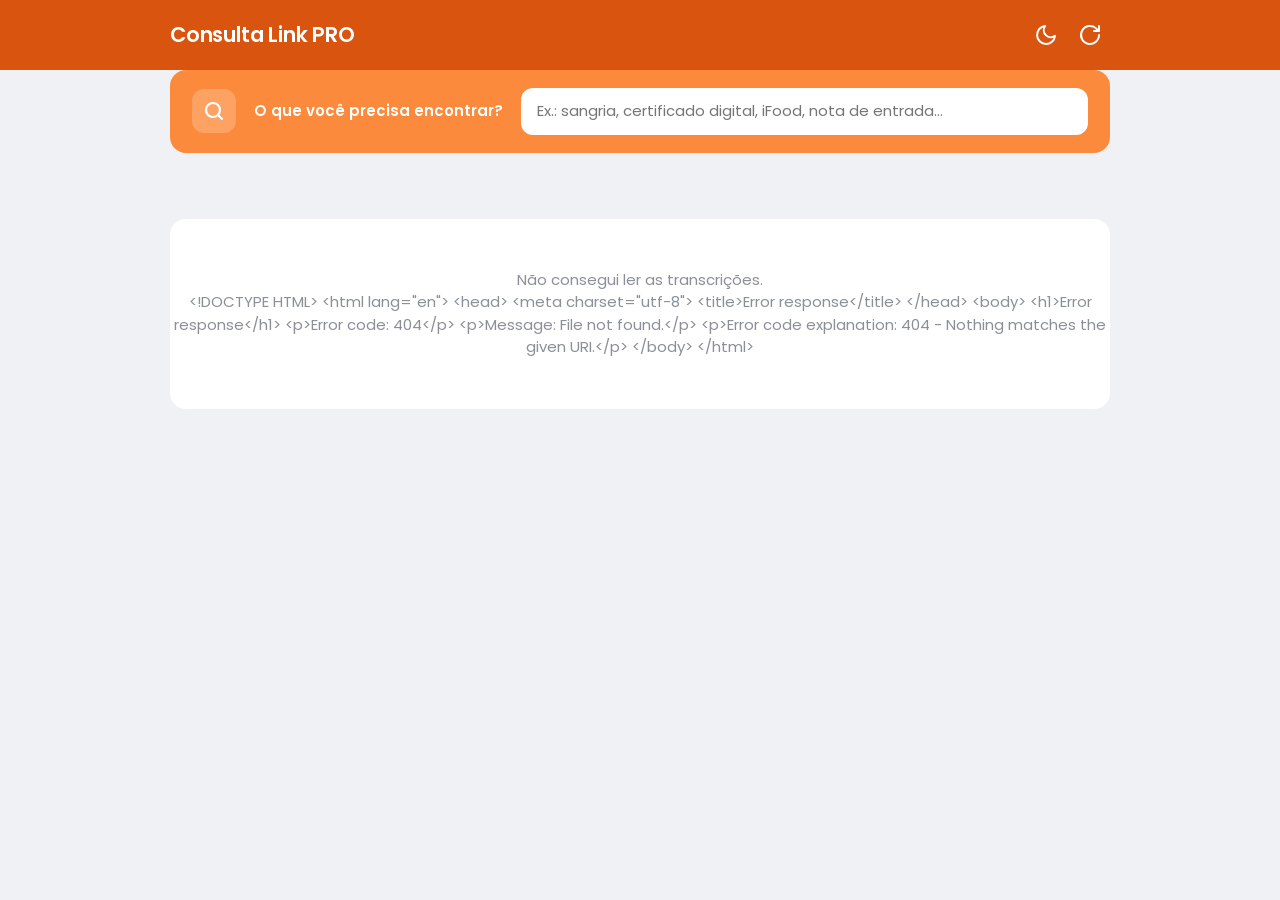
==== public/index.html @ e9bc41b3 "Consulta Link PRO: tela de consulta das transcrições por módulo, com busca Co-Authored-By: Claude Op" ====
<!doctype html>
<html lang="pt-BR">
<head>
<meta charset="utf-8">
<meta name="viewport" content="width=device-width, initial-scale=1">
<title>Consulta Link PRO</title>
<script>
  // Aplica o tema escolhido antes de desenhar a página, para não piscar.
  try { const t = localStorage.getItem("tema"); if (t) document.documentElement.dataset.tema = t; } catch (e) {}
</script>
<link rel="preconnect" href="https://fonts.googleapis.com">
<link rel="preconnect" href="https://fonts.gstatic.com" crossorigin>
<link href="https://fonts.googleapis.com/css2?family=Poppins:wght@400;500;600&display=swap" rel="stylesheet">
<style>
  :root {
    --topo: #d9540f; --destaque: #fb8a3c; --laranja: #e8650f; --laranja-suave: #fff1e6;
    --bg: #f0f1f4; --surface: #fff; --line: #e6e8ec; --text: #1c1f24; --muted: #8a8f98;
    --mark: #ffd8b0; --raio: 16px;
  }
  /* tema escuro: segue o Windows, a menos que a pessoa escolha no botão do topo */
  @media (prefers-color-scheme: dark) {
    :root:not([data-tema="claro"]) {
      --topo: #9a3a0a; --destaque: #b8561c; --laranja: #ff8a3d; --laranja-suave: #3a2416;
      --bg: #15171b; --surface: #1f2228; --line: #2c3038; --text: #ebedf0; --muted: #9298a3;
      --mark: #7a4519;
    }
  }
  :root[data-tema="escuro"] {
    --topo: #9a3a0a; --destaque: #b8561c; --laranja: #ff8a3d; --laranja-suave: #3a2416;
    --bg: #15171b; --surface: #1f2228; --line: #2c3038; --text: #ebedf0; --muted: #9298a3;
    --mark: #7a4519;
  }
  .lua { display: none; }
  :root[data-tema="claro"] .sol, :root[data-tema="claro"] .lua { display: none; }
  :root[data-tema="claro"] .lua { display: block; }
  :root[data-tema="escuro"] .sol { display: block; }
  @media (prefers-color-scheme: dark) { :root:not([data-tema]) .sol { display: block; } }
  @media (prefers-color-scheme: light) { :root:not([data-tema]) .sol { display: none; } :root:not([data-tema]) .lua { display: block; } }
  * { box-sizing: border-box; }
  body { margin: 0; background: var(--bg); color: var(--text); font: 15px/1.5 Poppins, system-ui, "Segoe UI", sans-serif; }
  button { font: inherit; color: inherit; cursor: pointer; }
  mark { background: var(--mark); color: inherit; border-radius: 3px; padding: 0 1px; }
  .wrap { max-width: 980px; margin: 0 auto; padding: 0 20px; }

  /* barra do topo */
  .barra { background: var(--topo); color: #fff; }
  .barra .wrap { height: 70px; display: flex; align-items: center; justify-content: space-between; }
  .barra h1 { font-size: 21px; font-weight: 600; margin: 0; letter-spacing: -.2px; }
  .barra button { border: 0; background: none; color: #fff; padding: 8px; border-radius: 10px; display: flex; }
  .barra button:hover { background: rgba(255,255,255,.15); }
  .acoes { display: flex; gap: 4px; }

  main { padding: 20px 0 60px; }

  /* faixa de destaque com a busca */
  .faixa { background: var(--destaque); border-radius: var(--raio); padding: 18px 22px; display: flex; align-items: center; gap: 18px; color: #fff; }
  .faixa .ico { flex: none; width: 44px; height: 44px; border-radius: 12px; background: rgba(255,255,255,.2); display: grid; place-items: center; }
  .faixa .txt { font-weight: 600; font-size: 15px; white-space: nowrap; }
  .busca { flex: 1; position: relative; }
  .busca input { width: 100%; border: 0; border-radius: 12px; padding: 12px 40px 12px 16px; font: inherit; font-size: 15px; background: var(--surface); color: var(--text); outline: none; }
  .busca input:focus { box-shadow: 0 0 0 3px rgba(255,255,255,.55); }
  .busca .limpar { position: absolute; right: 6px; top: 50%; transform: translateY(-50%); border: 0; background: none; color: var(--muted); font-size: 22px; line-height: 1; padding: 4px 8px; display: none; }

  /* cards de resumo */
  .cards { display: grid; grid-template-columns: repeat(3, 1fr); gap: 16px; margin-top: 18px; }
  .card { background: var(--surface); border: 2px solid transparent; border-radius: var(--raio); padding: 20px 24px; text-align: left; }
  button.card:hover { border-color: var(--laranja-suave); }
  .card.ativo { border-color: var(--laranja); }
  .card .rot { font-weight: 500; font-size: 15.5px; }
  .card .valor { font-weight: 600; font-size: 19px; margin-top: 12px; }
  .card .sub { color: var(--muted); font-size: 13px; }

  /* atalhos de módulo */
  .atalhos { display: flex; flex-wrap: wrap; gap: 6px 4px; margin: 22px 0 8px; }
  .atalho { border: 0; background: none; width: 100px; display: flex; flex-direction: column; align-items: center; gap: 10px; padding: 0 0 6px; position: relative; }
  .atalho .q { width: 80px; height: 80px; border-radius: var(--raio); background: var(--surface); display: grid; place-items: center; color: var(--laranja); transition: transform .12s; }
  .atalho:hover .q { transform: translateY(-2px); }
  .atalho.ativo .q { background: var(--laranja); color: #fff; }
  .atalho .nome { font-size: 14.5px; }
  .atalho.ativo .nome { color: var(--laranja); font-weight: 500; }
  .atalho .n { position: absolute; top: -6px; right: 8px; background: var(--topo); color: #fff; font-size: 11px; font-weight: 600; min-width: 22px; height: 22px; padding: 0 6px; border-radius: 11px; display: grid; place-items: center; }
  .atalho.vazio { opacity: .35; }

  /* listas */
  .secao { margin-top: 26px; }
  .secao h2 { font-size: 16.5px; font-weight: 600; margin: 0; }
  .secao .desc { color: var(--muted); font-size: 13px; margin: 0 0 12px; }
  .lista { display: grid; grid-template-columns: repeat(2, 1fr); gap: 10px; }
  .item { background: var(--surface); border: 0; border-radius: 12px; padding: 13px 16px; text-align: left; display: flex; align-items: center; gap: 12px; }
  .item:hover { box-shadow: 0 0 0 2px var(--laranja-suave); }
  .item .play { flex: none; width: 34px; height: 34px; border-radius: 10px; background: var(--laranja-suave); color: var(--laranja); display: grid; place-items: center; }
  .item .t { font-weight: 500; font-size: 14px; line-height: 1.35; }
  .meta { display: flex; gap: 6px; flex-wrap: wrap; align-items: center; font-size: 12px; color: var(--muted); margin-top: 3px; }
  .tag { background: var(--bg); border-radius: 6px; padding: 1px 8px; font-size: 11.5px; color: var(--muted); }
  .tag.mod { background: var(--laranja-suave); color: var(--laranja); }

  .resultado { background: var(--surface); border-radius: var(--raio); padding: 18px 22px; margin-bottom: 12px; }
  .resultado .t { font-weight: 600; font-size: 15.5px; border: 0; background: none; padding: 0; text-align: left; }
  .resultado .t:hover { color: var(--laranja); }
  .trecho { display: flex; gap: 12px; margin-top: 10px; font-size: 14px; }
  .tempo { flex: none; border: 0; background: var(--laranja-suave); color: var(--laranja); font-weight: 500; border-radius: 8px; padding: 0 9px; font-size: 12.5px; font-variant-numeric: tabular-nums; height: 26px; }
  .tempo:hover { background: var(--laranja); color: #fff; }
  .mais { color: var(--muted); font-size: 12.5px; margin-top: 8px; }
  .vazio-msg { text-align: center; color: var(--muted); padding: 50px 0; background: var(--surface); border-radius: var(--raio); }

  /* vídeo aberto */
  dialog { border: 0; padding: 0; width: min(1040px, 100vw - 24px); max-height: calc(100vh - 24px); border-radius: 18px; background: var(--bg); color: var(--text); }
  dialog::backdrop { background: rgba(20,12,6,.55); }
  .dlg { display: flex; flex-direction: column; max-height: calc(100vh - 24px); }
  .dlg-topo { display: flex; gap: 12px; align-items: center; padding: 14px 20px; background: var(--topo); color: #fff; }
  .dlg-topo h3 { margin: 0; font-size: 16.5px; font-weight: 600; }
  .dlg-topo .meta .tag { background: rgba(255,255,255,.2); color: #fff; }
  .dlg-topo .fechar { margin-left: auto; border: 0; background: rgba(255,255,255,.18); color: #fff; border-radius: 10px; width: 36px; height: 36px; font-size: 20px; flex: none; }
  .dlg-corpo { display: grid; grid-template-columns: minmax(0, 1.15fr) minmax(0, 1fr); gap: 16px; padding: 16px; min-height: 0; flex: 1; }
  .player { background: var(--surface); border-radius: var(--raio); padding: 14px; align-self: start; }
  .player iframe { width: 100%; aspect-ratio: 16 / 9; border: 0; border-radius: 10px; background: #000; display: block; }
  .player a { display: inline-block; margin-top: 10px; color: var(--laranja); font-size: 13.5px; font-weight: 500; }
  .player input { width: 100%; margin-top: 12px; padding: 10px 12px; border: 1px solid var(--line); border-radius: 10px; background: var(--bg); color: var(--text); font: inherit; font-size: 14px; outline: none; }
  .player input:focus { border-color: var(--laranja); }
  .aviso { font-size: 12px; color: var(--muted); margin: 10px 0 0; }
  .transcricao { background: var(--surface); border-radius: var(--raio); overflow: auto; padding: 8px; max-height: calc(100vh - 120px); }
  .bloco { display: flex; gap: 12px; padding: 9px 8px; border-radius: 10px; font-size: 14px; }
  .bloco.foco { background: var(--laranja-suave); }
  .bloco.oculto { display: none; }

  @media (max-width: 820px) {
    .faixa { flex-wrap: wrap; }
    .faixa .txt { white-space: normal; }
    .busca { flex-basis: 100%; }
    .cards { grid-template-columns: 1fr; }
    .lista { grid-template-columns: 1fr; }
    .dlg-corpo { grid-template-columns: 1fr; overflow: auto; }
    .transcricao { max-height: none; overflow: visible; }
    .wrap { padding: 0 16px; }
    .atalho { width: 25%; min-width: 76px; }
    .atalho .q { width: 64px; height: 64px; }
    .atalho .nome { font-size: 13px; }
  }
</style>
</head>
<body>
<div class="barra">
  <div class="wrap">
    <h1>Consulta Link PRO</h1>
    <div class="acoes">
      <button id="tema" title="Alternar fundo claro / escuro">
        <svg class="sol" width="24" height="24" viewBox="0 0 24 24" fill="none" stroke="currentColor" stroke-width="2" stroke-linecap="round"><circle cx="12" cy="12" r="4"/><path d="M12 2v2M12 20v2M4.9 4.9l1.4 1.4M17.7 17.7l1.4 1.4M2 12h2M20 12h2M4.9 19.1l1.4-1.4M17.7 6.3l1.4-1.4"/></svg>
        <svg class="lua" width="24" height="24" viewBox="0 0 24 24" fill="none" stroke="currentColor" stroke-width="2" stroke-linecap="round" stroke-linejoin="round"><path d="M21 12.8A9 9 0 1 1 11.2 3a7 7 0 0 0 9.8 9.8z"/></svg>
      </button>
      <button id="recarregar" title="Recarregar a pasta Link_PRO">
        <svg width="24" height="24" viewBox="0 0 24 24" fill="none" stroke="currentColor" stroke-width="2" stroke-linecap="round" stroke-linejoin="round"><path d="M21 12a9 9 0 1 1-2.64-6.36L21 8"/><path d="M21 3v5h-5"/></svg>
      </button>
    </div>
  </div>
</div>

<main class="wrap">
  <section class="faixa">
    <span class="ico"><svg width="24" height="24" viewBox="0 0 24 24" fill="none" stroke="currentColor" stroke-width="2.2" stroke-linecap="round"><circle cx="11" cy="11" r="7"/><path d="m20 20-4-4"/></svg></span>
    <span class="txt">O que você precisa encontrar?</span>
    <div class="busca">
      <input id="q" type="text" placeholder="Ex.: sangria, certificado digital, iFood, nota de entrada…" autocomplete="off">
      <button class="limpar" id="limpar" title="Limpar">×</button>
    </div>
  </section>

  <section class="cards" id="cards"></section>
  <nav class="atalhos" id="atalhos"></nav>
  <div id="conteudo"></div>
</main>

<dialog id="dlg">
  <div class="dlg">
    <div class="dlg-topo">
      <div>
        <h3 id="dlg-titulo"></h3>
        <div class="meta" id="dlg-meta"></div>
      </div>
      <button class="fechar" id="fechar" title="Fechar (Esc)">×</button>
    </div>
    <div class="dlg-corpo">
      <div class="player">
        <iframe id="iframe" allow="autoplay; encrypted-media; picture-in-picture" allowfullscreen referrerpolicy="strict-origin-when-cross-origin"></iframe>
        <a id="yt" target="_blank" rel="noopener">Abrir no YouTube ↗</a>
        <input id="q-local" type="text" placeholder="Filtrar dentro deste vídeo…">
        <p class="aviso">Texto da legenda automática do YouTube: pode ter erros de digitação. Clique na minutagem para ir direto ao trecho.</p>
      </div>
      <div class="transcricao" id="transcricao"></div>
    </div>
  </div>
</dialog>

<script>
const $ = (s) => document.querySelector(s);
const svg = (d) => `<svg width="30" height="30" viewBox="0 0 24 24" fill="none" stroke="currentColor" stroke-width="1.9" stroke-linecap="round" stroke-linejoin="round">${d}</svg>`;
// Atalhos de módulo: ordem, nome curto e ícone de cada um.
const ATALHOS = [
  ["", "Todos", svg('<rect x="3" y="3" width="7" height="7" rx="1.5"/><rect x="14" y="3" width="7" height="7" rx="1.5"/><rect x="3" y="14" width="7" height="7" rx="1.5"/><rect x="14" y="14" width="7" height="7" rx="1.5"/>')],
  ["vendas", "Caixa", svg('<path d="m5 11 3-6M19 11l-3-6"/><path d="M3 11h18l-1.6 7.2A2 2 0 0 1 17.4 20H6.6a2 2 0 0 1-2-1.8z"/><circle cx="12" cy="15" r="1.3"/>')],
  ["restaurante", "Delivery", svg('<circle cx="6" cy="17" r="3"/><circle cx="18" cy="17" r="3"/><path d="M9 17h6l-2-7h-3M13 10l2-4h3M15 6l3 11"/>')],
  ["estoque", "Estoque", svg('<rect x="3" y="4" width="18" height="5" rx="1.5"/><path d="M5 9v9a2 2 0 0 0 2 2h10a2 2 0 0 0 2-2V9M10 13h4"/>')],
  ["produtos", "Produtos", svg('<rect x="3" y="3" width="7" height="7" rx="1.5"/><path d="m17.5 2.5 4 4-4 4-4-4z"/><rect x="3" y="14" width="7" height="7" rx="1.5"/><rect x="14" y="14" width="7" height="7" rx="1.5"/>')],
  ["fiscal", "Fiscal", svg('<path d="M6 2h9l4 4v16l-3-2-2 2-2-2-2 2-2-2-2 2z"/><path d="M9 9h6M9 13h6M14 2v4h5"/>')],
  ["financeiro", "Financeiro", svg('<rect x="2" y="6" width="20" height="13" rx="2"/><path d="M2 10h20M6 15h4"/>')],
  ["equipamentos", "Etiquetas", svg('<path d="M3 12V4a1 1 0 0 1 1-1h8l9 9-9 9z"/><circle cx="7.5" cy="7.5" r="1.5"/>')],
  ["sistema", "Config", svg('<circle cx="12" cy="12" r="3"/><path d="M19.4 15a1.7 1.7 0 0 0 .3 1.8l.1.1a2 2 0 1 1-2.8 2.8l-.1-.1a1.7 1.7 0 0 0-1.8-.3 1.7 1.7 0 0 0-1 1.5V21a2 2 0 1 1-4 0v-.1a1.7 1.7 0 0 0-1.1-1.5 1.7 1.7 0 0 0-1.8.3l-.1.1a2 2 0 1 1-2.8-2.8l.1-.1a1.7 1.7 0 0 0 .3-1.8 1.7 1.7 0 0 0-1.5-1H3a2 2 0 1 1 0-4h.1a1.7 1.7 0 0 0 1.5-1.1 1.7 1.7 0 0 0-.3-1.8l-.1-.1a2 2 0 1 1 2.8-2.8l.1.1a1.7 1.7 0 0 0 1.8.3H9a1.7 1.7 0 0 0 1-1.5V3a2 2 0 1 1 4 0v.1a1.7 1.7 0 0 0 1 1.5 1.7 1.7 0 0 0 1.8-.3l.1-.1a2 2 0 1 1 2.8 2.8l-.1.1a1.7 1.7 0 0 0-.3 1.8V9a1.7 1.7 0 0 0 1.5 1H21a2 2 0 1 1 0 4h-.1a1.7 1.7 0 0 0-1.5 1z"/>')],
];
const TIPOS = [
  ["Tutorial", "Tutoriais", "vídeos curtos de passo a passo"],
  ["Treinamento", "Treinamentos", "aulas completas por assunto"],
  ["Cadastro de Produtos", "Cadastro de Produtos", "série sobre o cadastro"],
];
const PLAY = '<svg width="16" height="16" viewBox="0 0 24 24" fill="currentColor"><path d="M8 5.5v13a1 1 0 0 0 1.5.9l10.2-6.5a1 1 0 0 0 0-1.8L9.5 4.6A1 1 0 0 0 8 5.5z"/></svg>';
const PARADAS = new Set("a o e de da do das dos um uma no na nos nas em para por com como que se ao os as".split(" "));
const estado = { modulo: "", tipo: "", q: "" };
let dados = { modulos: [], videos: [] };

const norm = (s) => s.normalize("NFD").replace(/[̀-ͯ]/g, "").toLowerCase();
const esc = (s) => s.replace(/[&<>"]/g, (c) => ({ "&": "&amp;", "<": "&lt;", ">": "&gt;", '"': "&quot;" }[c]));
const fmt = (n) => n.toLocaleString("pt-BR");

function termos(q) {
  const t = norm(q).split(/[^\p{L}\p{N}-]+/u).filter((x) => x && !PARADAS.has(x));
  return [...new Set(t)];
}

// Destaca os termos sem perder os acentos do texto original.
function destacar(texto, ts) {
  if (!ts.length) return esc(texto);
  const chars = [...texto];
  const n = chars.map((c) => norm(c)[0] || " ").join("");
  const marca = new Array(chars.length).fill(false);
  for (const t of ts) {
    let i = n.indexOf(t);
    while (i !== -1) { for (let k = i; k < i + t.length; k++) marca[k] = true; i = n.indexOf(t, i + 1); }
  }
  let out = "", dentro = false;
  chars.forEach((c, i) => {
    if (marca[i] && !dentro) { out += "<mark>"; dentro = true; }
    if (!marca[i] && dentro) { out += "</mark>"; dentro = false; }
    out += esc(c);
  });
  return out + (dentro ? "</mark>" : "");
}

// Recorta um trecho em volta do primeiro termo encontrado.
function recorte(texto, ts, tam = 230) {
  if (texto.length <= tam) return texto;
  const n = norm(texto);
  const pos = Math.min(...ts.map((t) => n.indexOf(t)).filter((i) => i >= 0), Infinity);
  let ini = pos === Infinity ? 0 : Math.max(0, pos - 70);
  if (ini > 0) ini = texto.indexOf(" ", ini) + 1;
  let fim = Math.min(texto.length, ini + tam);
  if (fim < texto.length) fim = texto.lastIndexOf(" ", fim);
  return (ini > 0 ? "… " : "") + texto.slice(ini, fim) + (fim < texto.length ? " …" : "");
}

function preparar() {
  for (const v of dados.videos) {
    v._titulo = norm(v.titulo + " " + v.tituloOriginal);
    v._blocos = v.blocos.map((b) => norm(b.texto));
    v._tudo = v._titulo + " " + v._blocos.join(" ");
  }
}

function buscar(ts) {
  const res = [];
  for (const v of dados.videos) {
    if (!ts.every((t) => v._tudo.includes(t))) continue;
    const noTitulo = ts.filter((t) => v._titulo.includes(t)).length;
    const blocos = [];
    v._blocos.forEach((b, i) => {
      const acertos = ts.filter((t) => b.includes(t)).length;
      if (acertos) blocos.push({ i, acertos });
    });
    blocos.sort((a, b) => b.acertos - a.acertos || a.i - b.i);
    const pontos = noTitulo * 20 + blocos.reduce((s, b) => s + b.acertos * b.acertos, 0);
    res.push({ v, blocos, pontos });
  }
  return res.sort((a, b) => b.pontos - a.pontos);
}

const nomeModulo = (id) => (dados.modulos.find((m) => m.id === id) || {}).nome || id;
const passa = (v, ignorar) =>
  (ignorar === "modulo" || !estado.modulo || v.modulo === estado.modulo) &&
  (ignorar === "tipo" || !estado.tipo || v.tipos.includes(estado.tipo));

// Cards de resumo = filtro por tipo; atalhos = filtro por módulo. Contagens respeitam a busca e o outro filtro.
function desenharFiltros(base) {
  $("#cards").innerHTML = TIPOS.map(([tipo, rot, sub]) => {
    const n = base.filter((v) => v.tipos.includes(tipo) && passa(v, "tipo")).length;
    return `<button class="card ${estado.tipo === tipo ? "ativo" : ""}" data-tipo="${esc(tipo)}">
      <div class="rot">${rot}</div>
      <div class="valor">${fmt(n)} ${n === 1 ? "vídeo" : "vídeos"}</div>
      <div class="sub">${estado.tipo === tipo ? "Filtro ativo · clique para remover" : sub}</div>
    </button>`;
  }).join("");
  $("#atalhos").innerHTML = ATALHOS.map(([id, nome, icone]) => {
    const n = base.filter((v) => (!id || v.modulo === id) && passa(v, "modulo")).length;
    const ativo = estado.modulo === id;
    return `<button class="atalho ${ativo ? "ativo" : ""} ${!n && !ativo ? "vazio" : ""}" data-modulo="${id}" title="${esc(id ? nomeModulo(id) : "Todos os módulos")}">
      <span class="q">${icone}</span><span class="n">${n}</span><span class="nome">${nome}</span>
    </button>`;
  }).join("");
}

function itemVideo(v) {
  return `<button class="item" data-video="${v.id}">
    <span class="play">${PLAY}</span>
    <span><span class="t">${esc(v.titulo)}</span>
    <span class="meta">${v.tipos.map((t) => `<span class="tag">${esc(t)}</span>`).join("")}</span></span>
  </button>`;
}

function desenhar() {
  const ts = termos(estado.q);
  $("#limpar").style.display = estado.q ? "block" : "none";
  const el = $("#conteudo");

  if (!ts.length) {
    desenharFiltros(dados.videos);
    const visiveis = dados.videos.filter((v) => passa(v));
    let h = "";
    for (const [id] of ATALHOS.slice(1)) {
      const m = dados.modulos.find((x) => x.id === id);
      const vs = visiveis.filter((v) => v.modulo === id);
      if (!m || !vs.length) continue;
      h += `<section class="secao"><h2>${esc(m.nome)}</h2><p class="desc">${vs.length} ${vs.length === 1 ? "vídeo" : "vídeos"} · ${esc(m.descricao)}</p><div class="lista">${vs.map(itemVideo).join("")}</div></section>`;
    }
    el.innerHTML = h || `<div class="secao"><p class="vazio-msg">Nenhum vídeo com esses filtros.</p></div>`;
    return;
  }

  const todos = buscar(ts);
  desenharFiltros(todos.map((r) => r.v));
  const res = todos.filter((r) => passa(r.v));
  let h = `<section class="secao"><h2>${res.length} ${res.length === 1 ? "vídeo encontrado" : "vídeos encontrados"} para “${esc(estado.q.trim())}”</h2><p class="desc">${estado.modulo ? "No módulo " + esc(nomeModulo(estado.modulo)) + ". " : ""}Clique na minutagem para abrir o vídeo no trecho.</p>`;
  if (!res.length) {
    el.innerHTML = h + `<p class="vazio-msg">Nada encontrado. Tente outra palavra ou menos termos.</p></section>`;
    return;
  }
  h += res.slice(0, 80).map(({ v, blocos }) => {
    const trechos = blocos.slice(0, 3).map(({ i }) => {
      const b = v.blocos[i];
      return `<div class="trecho"><button class="tempo" data-video="${v.id}" data-seg="${b.seg}">${b.tempo}</button><span>${destacar(recorte(b.texto, ts), ts)}</span></div>`;
    }).join("");
    const resto = blocos.length > 3 ? `<div class="mais">+ ${blocos.length - 3} trecho(s) neste vídeo</div>` : "";
    return `<article class="resultado">
      <button class="t" data-video="${v.id}">${destacar(v.titulo, ts)}</button>
      <div class="meta"><span class="tag mod">${esc(nomeModulo(v.modulo))}</span>${v.tipos.map((t) => `<span class="tag">${esc(t)}</span>`).join("")}</div>
      ${trechos}${resto}
    </article>`;
  }).join("");
  el.innerHTML = h + "</section>";
}

// ---------- vídeo aberto
let atual = null;
function abrir(id, seg) {
  const v = dados.videos.find((x) => x.id === id);
  if (!v) return;
  atual = v;
  $("#dlg-titulo").textContent = v.titulo;
  $("#dlg-meta").innerHTML = `<span class="tag">${esc(nomeModulo(v.modulo))}</span>` + v.tipos.map((t) => `<span class="tag">${esc(t)}</span>`).join("");
  $("#yt").href = v.url;
  $("#q-local").value = "";
  tocar(seg || 0, seg != null);
  desenharTranscricao(termos(estado.q));
  if (!$("#dlg").open) $("#dlg").showModal();
  marcarBloco(seg);
}

function tocar(seg, auto) {
  $("#iframe").src = `https://www.youtube-nocookie.com/embed/${atual.id}?start=${Math.floor(seg)}&rel=0${auto ? "&autoplay=1" : ""}`;
}

function desenharTranscricao(ts) {
  $("#transcricao").innerHTML = atual.blocos.map((b, i) =>
    `<div class="bloco" data-i="${i}"><button class="tempo" data-seg="${b.seg}">${b.tempo}</button><span>${destacar(b.texto, ts)}</span></div>`
  ).join("") || `<p class="vazio-msg">Vídeo sem legenda.</p>`;
}

function marcarBloco(seg) {
  document.querySelectorAll(".bloco.foco").forEach((b) => b.classList.remove("foco"));
  if (seg == null) return $("#transcricao").scrollTo(0, 0);
  const i = atual.blocos.findIndex((b) => b.seg === Number(seg));
  const el = document.querySelector(`.bloco[data-i="${i}"]`);
  if (el) { el.classList.add("foco"); el.scrollIntoView({ block: "center" }); }
}

// ---------- eventos
let timer;
$("#q").addEventListener("input", (e) => {
  clearTimeout(timer);
  timer = setTimeout(() => { estado.q = e.target.value; desenhar(); }, 120);
});
$("#limpar").addEventListener("click", () => { $("#q").value = ""; estado.q = ""; desenhar(); $("#q").focus(); });
$("#cards").addEventListener("click", (e) => {
  const b = e.target.closest("[data-tipo]");
  if (b) { estado.tipo = estado.tipo === b.dataset.tipo ? "" : b.dataset.tipo; desenhar(); }
});
$("#atalhos").addEventListener("click", (e) => {
  const b = e.target.closest("[data-modulo]");
  if (b) { estado.modulo = estado.modulo === b.dataset.modulo ? "" : b.dataset.modulo; desenhar(); }
});
$("#conteudo").addEventListener("click", (e) => {
  const b = e.target.closest("[data-video]");
  if (b) abrir(b.dataset.video, b.dataset.seg != null ? Number(b.dataset.seg) : undefined);
});
$("#transcricao").addEventListener("click", (e) => {
  const b = e.target.closest(".tempo");
  if (!b) return;
  tocar(Number(b.dataset.seg), true);
  marcarBloco(Number(b.dataset.seg));
});
$("#q-local").addEventListener("input", (e) => {
  const ts = termos(e.target.value);
  desenharTranscricao(ts.length ? ts : termos(estado.q));
  if (ts.length) document.querySelectorAll(".bloco").forEach((el) => {
    el.classList.toggle("oculto", !ts.every((t) => atual._blocos[el.dataset.i].includes(t)));
  });
});
$("#fechar").addEventListener("click", () => $("#dlg").close());
$("#dlg").addEventListener("click", (e) => { if (e.target === $("#dlg")) $("#dlg").close(); });
$("#dlg").addEventListener("close", () => { $("#iframe").src = "about:blank"; });
$("#recarregar").addEventListener("click", carregar);
$("#tema").addEventListener("click", () => {
  const atualEscuro = getComputedStyle(document.documentElement).getPropertyValue("--bg").trim() === "#15171b";
  const novo = atualEscuro ? "claro" : "escuro";
  document.documentElement.dataset.tema = novo;
  try { localStorage.setItem("tema", novo); } catch (e) {}
});
document.addEventListener("keydown", (e) => {
  if (e.key === "/" && document.activeElement.tagName !== "INPUT") { e.preventDefault(); $("#q").focus(); }
});

function carregar() {
  fetch("conteudo.json", { cache: "no-store" })
    .then((r) => (r.ok ? r.json() : r.text().then((t) => Promise.reject(new Error(t)))))
    .then((d) => { dados = d; preparar(); desenhar(); })
    .catch((e) => { $("#conteudo").innerHTML = `<div class="secao"><p class="vazio-msg">Não consegui ler as transcrições.<br>${esc(e.message)}</p></div>`; });
}
carregar();
</script>
</body>
</html>
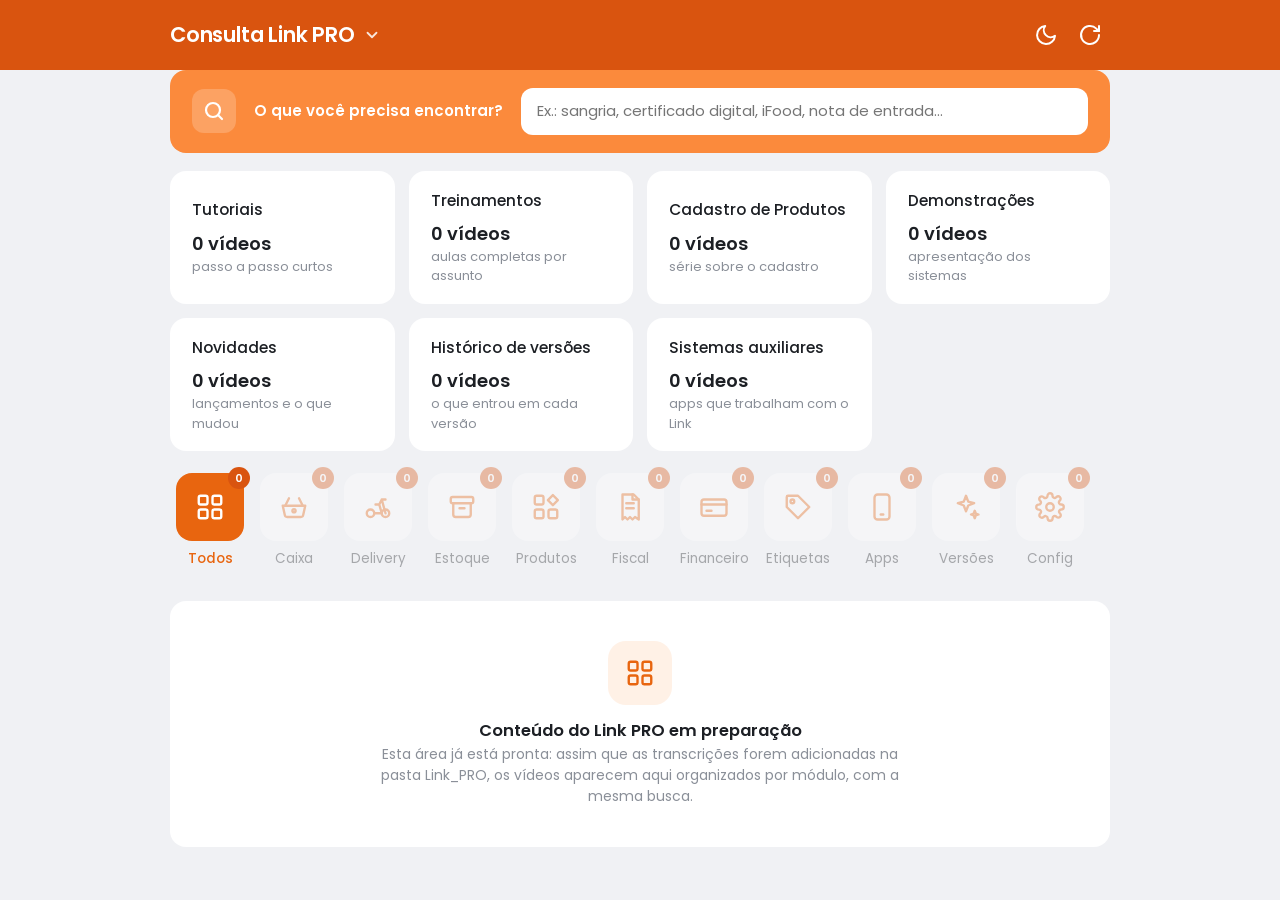
==== commit 3eb685f1: "Adiciona a área PDV+ (azul) e a troca de sistema pelo nome do site A tela foi separada em estilo.css" ====
--- a/public/index.html
+++ b/public/index.html
@@ -1,5 +1,5 @@
 <!doctype html>
-<html lang="pt-BR">
+<html lang="pt-BR" data-sistema="linkpro">
 <head>
 <meta charset="utf-8">
 <meta name="viewport" content="width=device-width, initial-scale=1">
@@ -11,143 +11,28 @@
 <link rel="preconnect" href="https://fonts.googleapis.com">
 <link rel="preconnect" href="https://fonts.gstatic.com" crossorigin>
 <link href="https://fonts.googleapis.com/css2?family=Poppins:wght@400;500;600&display=swap" rel="stylesheet">
-<style>
-  :root {
-    --topo: #d9540f; --destaque: #fb8a3c; --laranja: #e8650f; --laranja-suave: #fff1e6;
-    --bg: #f0f1f4; --surface: #fff; --line: #e6e8ec; --text: #1c1f24; --muted: #8a8f98;
-    --mark: #ffd8b0; --raio: 16px;
-  }
-  /* tema escuro: segue o Windows, a menos que a pessoa escolha no botão do topo */
-  @media (prefers-color-scheme: dark) {
-    :root:not([data-tema="claro"]) {
-      --topo: #9a3a0a; --destaque: #b8561c; --laranja: #ff8a3d; --laranja-suave: #3a2416;
-      --bg: #15171b; --surface: #1f2228; --line: #2c3038; --text: #ebedf0; --muted: #9298a3;
-      --mark: #7a4519;
-    }
-  }
-  :root[data-tema="escuro"] {
-    --topo: #9a3a0a; --destaque: #b8561c; --laranja: #ff8a3d; --laranja-suave: #3a2416;
-    --bg: #15171b; --surface: #1f2228; --line: #2c3038; --text: #ebedf0; --muted: #9298a3;
-    --mark: #7a4519;
-  }
-  .lua { display: none; }
-  :root[data-tema="claro"] .sol, :root[data-tema="claro"] .lua { display: none; }
-  :root[data-tema="claro"] .lua { display: block; }
-  :root[data-tema="escuro"] .sol { display: block; }
-  @media (prefers-color-scheme: dark) { :root:not([data-tema]) .sol { display: block; } }
-  @media (prefers-color-scheme: light) { :root:not([data-tema]) .sol { display: none; } :root:not([data-tema]) .lua { display: block; } }
-  * { box-sizing: border-box; }
-  body { margin: 0; background: var(--bg); color: var(--text); font: 15px/1.5 Poppins, system-ui, "Segoe UI", sans-serif; }
-  button { font: inherit; color: inherit; cursor: pointer; }
-  mark { background: var(--mark); color: inherit; border-radius: 3px; padding: 0 1px; }
-  .wrap { max-width: 980px; margin: 0 auto; padding: 0 20px; }
-
-  /* barra do topo */
-  .barra { background: var(--topo); color: #fff; }
-  .barra .wrap { height: 70px; display: flex; align-items: center; justify-content: space-between; }
-  .barra h1 { font-size: 21px; font-weight: 600; margin: 0; letter-spacing: -.2px; }
-  .barra button { border: 0; background: none; color: #fff; padding: 8px; border-radius: 10px; display: flex; }
-  .barra button:hover { background: rgba(255,255,255,.15); }
-  .acoes { display: flex; gap: 4px; }
-
-  main { padding: 20px 0 60px; }
-
-  /* faixa de destaque com a busca */
-  .faixa { background: var(--destaque); border-radius: var(--raio); padding: 18px 22px; display: flex; align-items: center; gap: 18px; color: #fff; }
-  .faixa .ico { flex: none; width: 44px; height: 44px; border-radius: 12px; background: rgba(255,255,255,.2); display: grid; place-items: center; }
-  .faixa .txt { font-weight: 600; font-size: 15px; white-space: nowrap; }
-  .busca { flex: 1; position: relative; }
-  .busca input { width: 100%; border: 0; border-radius: 12px; padding: 12px 40px 12px 16px; font: inherit; font-size: 15px; background: var(--surface); color: var(--text); outline: none; }
-  .busca input:focus { box-shadow: 0 0 0 3px rgba(255,255,255,.55); }
-  .busca .limpar { position: absolute; right: 6px; top: 50%; transform: translateY(-50%); border: 0; background: none; color: var(--muted); font-size: 22px; line-height: 1; padding: 4px 8px; display: none; }
-
-  /* cards de resumo */
-  .cards { display: grid; grid-template-columns: repeat(3, 1fr); gap: 16px; margin-top: 18px; }
-  .card { background: var(--surface); border: 2px solid transparent; border-radius: var(--raio); padding: 20px 24px; text-align: left; }
-  button.card:hover { border-color: var(--laranja-suave); }
-  .card.ativo { border-color: var(--laranja); }
-  .card .rot { font-weight: 500; font-size: 15.5px; }
-  .card .valor { font-weight: 600; font-size: 19px; margin-top: 12px; }
-  .card .sub { color: var(--muted); font-size: 13px; }
-
-  /* atalhos de módulo */
-  .atalhos { display: flex; flex-wrap: wrap; gap: 6px 4px; margin: 22px 0 8px; }
-  .atalho { border: 0; background: none; width: 100px; display: flex; flex-direction: column; align-items: center; gap: 10px; padding: 0 0 6px; position: relative; }
-  .atalho .q { width: 80px; height: 80px; border-radius: var(--raio); background: var(--surface); display: grid; place-items: center; color: var(--laranja); transition: transform .12s; }
-  .atalho:hover .q { transform: translateY(-2px); }
-  .atalho.ativo .q { background: var(--laranja); color: #fff; }
-  .atalho .nome { font-size: 14.5px; }
-  .atalho.ativo .nome { color: var(--laranja); font-weight: 500; }
-  .atalho .n { position: absolute; top: -6px; right: 8px; background: var(--topo); color: #fff; font-size: 11px; font-weight: 600; min-width: 22px; height: 22px; padding: 0 6px; border-radius: 11px; display: grid; place-items: center; }
-  .atalho.vazio { opacity: .35; }
-
-  /* listas */
-  .secao { margin-top: 26px; }
-  .secao h2 { font-size: 16.5px; font-weight: 600; margin: 0; }
-  .secao .desc { color: var(--muted); font-size: 13px; margin: 0 0 12px; }
-  .lista { display: grid; grid-template-columns: repeat(2, 1fr); gap: 10px; }
-  .item { background: var(--surface); border: 0; border-radius: 12px; padding: 13px 16px; text-align: left; display: flex; align-items: center; gap: 12px; }
-  .item:hover { box-shadow: 0 0 0 2px var(--laranja-suave); }
-  .item .play { flex: none; width: 34px; height: 34px; border-radius: 10px; background: var(--laranja-suave); color: var(--laranja); display: grid; place-items: center; }
-  .item .t { font-weight: 500; font-size: 14px; line-height: 1.35; }
-  .meta { display: flex; gap: 6px; flex-wrap: wrap; align-items: center; font-size: 12px; color: var(--muted); margin-top: 3px; }
-  .tag { background: var(--bg); border-radius: 6px; padding: 1px 8px; font-size: 11.5px; color: var(--muted); }
-  .tag.mod { background: var(--laranja-suave); color: var(--laranja); }
-
-  .resultado { background: var(--surface); border-radius: var(--raio); padding: 18px 22px; margin-bottom: 12px; }
-  .resultado .t { font-weight: 600; font-size: 15.5px; border: 0; background: none; padding: 0; text-align: left; }
-  .resultado .t:hover { color: var(--laranja); }
-  .trecho { display: flex; gap: 12px; margin-top: 10px; font-size: 14px; }
-  .tempo { flex: none; border: 0; background: var(--laranja-suave); color: var(--laranja); font-weight: 500; border-radius: 8px; padding: 0 9px; font-size: 12.5px; font-variant-numeric: tabular-nums; height: 26px; }
-  .tempo:hover { background: var(--laranja); color: #fff; }
-  .mais { color: var(--muted); font-size: 12.5px; margin-top: 8px; }
-  .vazio-msg { text-align: center; color: var(--muted); padding: 50px 0; background: var(--surface); border-radius: var(--raio); }
-
-  /* vídeo aberto */
-  dialog { border: 0; padding: 0; width: min(1040px, 100vw - 24px); max-height: calc(100vh - 24px); border-radius: 18px; background: var(--bg); color: var(--text); }
-  dialog::backdrop { background: rgba(20,12,6,.55); }
-  .dlg { display: flex; flex-direction: column; max-height: calc(100vh - 24px); }
-  .dlg-topo { display: flex; gap: 12px; align-items: center; padding: 14px 20px; background: var(--topo); color: #fff; }
-  .dlg-topo h3 { margin: 0; font-size: 16.5px; font-weight: 600; }
-  .dlg-topo .meta .tag { background: rgba(255,255,255,.2); color: #fff; }
-  .dlg-topo .fechar { margin-left: auto; border: 0; background: rgba(255,255,255,.18); color: #fff; border-radius: 10px; width: 36px; height: 36px; font-size: 20px; flex: none; }
-  .dlg-corpo { display: grid; grid-template-columns: minmax(0, 1.15fr) minmax(0, 1fr); gap: 16px; padding: 16px; min-height: 0; flex: 1; }
-  .player { background: var(--surface); border-radius: var(--raio); padding: 14px; align-self: start; }
-  .player iframe { width: 100%; aspect-ratio: 16 / 9; border: 0; border-radius: 10px; background: #000; display: block; }
-  .player a { display: inline-block; margin-top: 10px; color: var(--laranja); font-size: 13.5px; font-weight: 500; }
-  .player input { width: 100%; margin-top: 12px; padding: 10px 12px; border: 1px solid var(--line); border-radius: 10px; background: var(--bg); color: var(--text); font: inherit; font-size: 14px; outline: none; }
-  .player input:focus { border-color: var(--laranja); }
-  .aviso { font-size: 12px; color: var(--muted); margin: 10px 0 0; }
-  .transcricao { background: var(--surface); border-radius: var(--raio); overflow: auto; padding: 8px; max-height: calc(100vh - 120px); }
-  .bloco { display: flex; gap: 12px; padding: 9px 8px; border-radius: 10px; font-size: 14px; }
-  .bloco.foco { background: var(--laranja-suave); }
-  .bloco.oculto { display: none; }
-
-  @media (max-width: 820px) {
-    .faixa { flex-wrap: wrap; }
-    .faixa .txt { white-space: normal; }
-    .busca { flex-basis: 100%; }
-    .cards { grid-template-columns: 1fr; }
-    .lista { grid-template-columns: 1fr; }
-    .dlg-corpo { grid-template-columns: 1fr; overflow: auto; }
-    .transcricao { max-height: none; overflow: visible; }
-    .wrap { padding: 0 16px; }
-    .atalho { width: 25%; min-width: 76px; }
-    .atalho .q { width: 64px; height: 64px; }
-    .atalho .nome { font-size: 13px; }
-  }
-</style>
+<link rel="stylesheet" href="estilo.css">
 </head>
 <body>
 <div class="barra">
   <div class="wrap">
-    <h1>Consulta Link PRO</h1>
+    <div class="sistemas">
+      <button class="nome-site" id="nome-site" aria-haspopup="true" aria-expanded="false" title="Trocar de sistema">
+        <h1>Consulta Link PRO</h1>
+        <svg class="seta" width="18" height="18" viewBox="0 0 24 24" fill="none" stroke="currentColor" stroke-width="2.4" stroke-linecap="round" stroke-linejoin="round"><path d="m6 9 6 6 6-6"/></svg>
+      </button>
+      <nav class="menu-sistemas" id="menu-sistemas">
+        <div class="rotulo">Trocar de sistema</div>
+        <a href="./"><span class="bola linkpro">LP</span><span><span class="n1">Link PRO</span><span class="n2">Tutoriais e treinamentos do Link</span></span><span class="atual">atual</span></a>
+        <a href="pdv.html"><span class="bola pdv">P+</span><span><span class="n1">PDV+</span><span class="n2">Consulta das questões do PDV+</span></span></a>
+      </nav>
+    </div>
     <div class="acoes">
       <button id="tema" title="Alternar fundo claro / escuro">
         <svg class="sol" width="24" height="24" viewBox="0 0 24 24" fill="none" stroke="currentColor" stroke-width="2" stroke-linecap="round"><circle cx="12" cy="12" r="4"/><path d="M12 2v2M12 20v2M4.9 4.9l1.4 1.4M17.7 17.7l1.4 1.4M2 12h2M20 12h2M4.9 19.1l1.4-1.4M17.7 6.3l1.4-1.4"/></svg>
         <svg class="lua" width="24" height="24" viewBox="0 0 24 24" fill="none" stroke="currentColor" stroke-width="2" stroke-linecap="round" stroke-linejoin="round"><path d="M21 12.8A9 9 0 1 1 11.2 3a7 7 0 0 0 9.8 9.8z"/></svg>
       </button>
-      <button id="recarregar" title="Recarregar a pasta Link_PRO">
+      <button id="recarregar" title="Recarregar o conteúdo">
         <svg width="24" height="24" viewBox="0 0 24 24" fill="none" stroke="currentColor" stroke-width="2" stroke-linecap="round" stroke-linejoin="round"><path d="M21 12a9 9 0 1 1-2.64-6.36L21 8"/><path d="M21 3v5h-5"/></svg>
       </button>
     </div>
@@ -159,7 +44,7 @@
     <span class="ico"><svg width="24" height="24" viewBox="0 0 24 24" fill="none" stroke="currentColor" stroke-width="2.2" stroke-linecap="round"><circle cx="11" cy="11" r="7"/><path d="m20 20-4-4"/></svg></span>
     <span class="txt">O que você precisa encontrar?</span>
     <div class="busca">
-      <input id="q" type="text" placeholder="Ex.: sangria, certificado digital, iFood, nota de entrada…" autocomplete="off">
+      <input id="q" type="text" autocomplete="off">
       <button class="limpar" id="limpar" title="Limpar">×</button>
     </div>
   </section>
@@ -190,257 +75,6 @@
   </div>
 </dialog>
 
-<script>
-const $ = (s) => document.querySelector(s);
-const svg = (d) => `<svg width="30" height="30" viewBox="0 0 24 24" fill="none" stroke="currentColor" stroke-width="1.9" stroke-linecap="round" stroke-linejoin="round">${d}</svg>`;
-// Atalhos de módulo: ordem, nome curto e ícone de cada um.
-const ATALHOS = [
-  ["", "Todos", svg('<rect x="3" y="3" width="7" height="7" rx="1.5"/><rect x="14" y="3" width="7" height="7" rx="1.5"/><rect x="3" y="14" width="7" height="7" rx="1.5"/><rect x="14" y="14" width="7" height="7" rx="1.5"/>')],
-  ["vendas", "Caixa", svg('<path d="m5 11 3-6M19 11l-3-6"/><path d="M3 11h18l-1.6 7.2A2 2 0 0 1 17.4 20H6.6a2 2 0 0 1-2-1.8z"/><circle cx="12" cy="15" r="1.3"/>')],
-  ["restaurante", "Delivery", svg('<circle cx="6" cy="17" r="3"/><circle cx="18" cy="17" r="3"/><path d="M9 17h6l-2-7h-3M13 10l2-4h3M15 6l3 11"/>')],
-  ["estoque", "Estoque", svg('<rect x="3" y="4" width="18" height="5" rx="1.5"/><path d="M5 9v9a2 2 0 0 0 2 2h10a2 2 0 0 0 2-2V9M10 13h4"/>')],
-  ["produtos", "Produtos", svg('<rect x="3" y="3" width="7" height="7" rx="1.5"/><path d="m17.5 2.5 4 4-4 4-4-4z"/><rect x="3" y="14" width="7" height="7" rx="1.5"/><rect x="14" y="14" width="7" height="7" rx="1.5"/>')],
-  ["fiscal", "Fiscal", svg('<path d="M6 2h9l4 4v16l-3-2-2 2-2-2-2 2-2-2-2 2z"/><path d="M9 9h6M9 13h6M14 2v4h5"/>')],
-  ["financeiro", "Financeiro", svg('<rect x="2" y="6" width="20" height="13" rx="2"/><path d="M2 10h20M6 15h4"/>')],
-  ["equipamentos", "Etiquetas", svg('<path d="M3 12V4a1 1 0 0 1 1-1h8l9 9-9 9z"/><circle cx="7.5" cy="7.5" r="1.5"/>')],
-  ["sistema", "Config", svg('<circle cx="12" cy="12" r="3"/><path d="M19.4 15a1.7 1.7 0 0 0 .3 1.8l.1.1a2 2 0 1 1-2.8 2.8l-.1-.1a1.7 1.7 0 0 0-1.8-.3 1.7 1.7 0 0 0-1 1.5V21a2 2 0 1 1-4 0v-.1a1.7 1.7 0 0 0-1.1-1.5 1.7 1.7 0 0 0-1.8.3l-.1.1a2 2 0 1 1-2.8-2.8l.1-.1a1.7 1.7 0 0 0 .3-1.8 1.7 1.7 0 0 0-1.5-1H3a2 2 0 1 1 0-4h.1a1.7 1.7 0 0 0 1.5-1.1 1.7 1.7 0 0 0-.3-1.8l-.1-.1a2 2 0 1 1 2.8-2.8l.1.1a1.7 1.7 0 0 0 1.8.3H9a1.7 1.7 0 0 0 1-1.5V3a2 2 0 1 1 4 0v.1a1.7 1.7 0 0 0 1 1.5 1.7 1.7 0 0 0 1.8-.3l.1-.1a2 2 0 1 1 2.8 2.8l-.1.1a1.7 1.7 0 0 0-.3 1.8V9a1.7 1.7 0 0 0 1.5 1H21a2 2 0 1 1 0 4h-.1a1.7 1.7 0 0 0-1.5 1z"/>')],
-];
-const TIPOS = [
-  ["Tutorial", "Tutoriais", "vídeos curtos de passo a passo"],
-  ["Treinamento", "Treinamentos", "aulas completas por assunto"],
-  ["Cadastro de Produtos", "Cadastro de Produtos", "série sobre o cadastro"],
-];
-const PLAY = '<svg width="16" height="16" viewBox="0 0 24 24" fill="currentColor"><path d="M8 5.5v13a1 1 0 0 0 1.5.9l10.2-6.5a1 1 0 0 0 0-1.8L9.5 4.6A1 1 0 0 0 8 5.5z"/></svg>';
-const PARADAS = new Set("a o e de da do das dos um uma no na nos nas em para por com como que se ao os as".split(" "));
-const estado = { modulo: "", tipo: "", q: "" };
-let dados = { modulos: [], videos: [] };
-
-const norm = (s) => s.normalize("NFD").replace(/[̀-ͯ]/g, "").toLowerCase();
-const esc = (s) => s.replace(/[&<>"]/g, (c) => ({ "&": "&amp;", "<": "&lt;", ">": "&gt;", '"': "&quot;" }[c]));
-const fmt = (n) => n.toLocaleString("pt-BR");
-
-function termos(q) {
-  const t = norm(q).split(/[^\p{L}\p{N}-]+/u).filter((x) => x && !PARADAS.has(x));
-  return [...new Set(t)];
-}
-
-// Destaca os termos sem perder os acentos do texto original.
-function destacar(texto, ts) {
-  if (!ts.length) return esc(texto);
-  const chars = [...texto];
-  const n = chars.map((c) => norm(c)[0] || " ").join("");
-  const marca = new Array(chars.length).fill(false);
-  for (const t of ts) {
-    let i = n.indexOf(t);
-    while (i !== -1) { for (let k = i; k < i + t.length; k++) marca[k] = true; i = n.indexOf(t, i + 1); }
-  }
-  let out = "", dentro = false;
-  chars.forEach((c, i) => {
-    if (marca[i] && !dentro) { out += "<mark>"; dentro = true; }
-    if (!marca[i] && dentro) { out += "</mark>"; dentro = false; }
-    out += esc(c);
-  });
-  return out + (dentro ? "</mark>" : "");
-}
-
-// Recorta um trecho em volta do primeiro termo encontrado.
-function recorte(texto, ts, tam = 230) {
-  if (texto.length <= tam) return texto;
-  const n = norm(texto);
-  const pos = Math.min(...ts.map((t) => n.indexOf(t)).filter((i) => i >= 0), Infinity);
-  let ini = pos === Infinity ? 0 : Math.max(0, pos - 70);
-  if (ini > 0) ini = texto.indexOf(" ", ini) + 1;
-  let fim = Math.min(texto.length, ini + tam);
-  if (fim < texto.length) fim = texto.lastIndexOf(" ", fim);
-  return (ini > 0 ? "… " : "") + texto.slice(ini, fim) + (fim < texto.length ? " …" : "");
-}
-
-function preparar() {
-  for (const v of dados.videos) {
-    v._titulo = norm(v.titulo + " " + v.tituloOriginal);
-    v._blocos = v.blocos.map((b) => norm(b.texto));
-    v._tudo = v._titulo + " " + v._blocos.join(" ");
-  }
-}
-
-function buscar(ts) {
-  const res = [];
-  for (const v of dados.videos) {
-    if (!ts.every((t) => v._tudo.includes(t))) continue;
-    const noTitulo = ts.filter((t) => v._titulo.includes(t)).length;
-    const blocos = [];
-    v._blocos.forEach((b, i) => {
-      const acertos = ts.filter((t) => b.includes(t)).length;
-      if (acertos) blocos.push({ i, acertos });
-    });
-    blocos.sort((a, b) => b.acertos - a.acertos || a.i - b.i);
-    const pontos = noTitulo * 20 + blocos.reduce((s, b) => s + b.acertos * b.acertos, 0);
-    res.push({ v, blocos, pontos });
-  }
-  return res.sort((a, b) => b.pontos - a.pontos);
-}
-
-const nomeModulo = (id) => (dados.modulos.find((m) => m.id === id) || {}).nome || id;
-const passa = (v, ignorar) =>
-  (ignorar === "modulo" || !estado.modulo || v.modulo === estado.modulo) &&
-  (ignorar === "tipo" || !estado.tipo || v.tipos.includes(estado.tipo));
-
-// Cards de resumo = filtro por tipo; atalhos = filtro por módulo. Contagens respeitam a busca e o outro filtro.
-function desenharFiltros(base) {
-  $("#cards").innerHTML = TIPOS.map(([tipo, rot, sub]) => {
-    const n = base.filter((v) => v.tipos.includes(tipo) && passa(v, "tipo")).length;
-    return `<button class="card ${estado.tipo === tipo ? "ativo" : ""}" data-tipo="${esc(tipo)}">
-      <div class="rot">${rot}</div>
-      <div class="valor">${fmt(n)} ${n === 1 ? "vídeo" : "vídeos"}</div>
-      <div class="sub">${estado.tipo === tipo ? "Filtro ativo · clique para remover" : sub}</div>
-    </button>`;
-  }).join("");
-  $("#atalhos").innerHTML = ATALHOS.map(([id, nome, icone]) => {
-    const n = base.filter((v) => (!id || v.modulo === id) && passa(v, "modulo")).length;
-    const ativo = estado.modulo === id;
-    return `<button class="atalho ${ativo ? "ativo" : ""} ${!n && !ativo ? "vazio" : ""}" data-modulo="${id}" title="${esc(id ? nomeModulo(id) : "Todos os módulos")}">
-      <span class="q">${icone}</span><span class="n">${n}</span><span class="nome">${nome}</span>
-    </button>`;
-  }).join("");
-}
-
-function itemVideo(v) {
-  return `<button class="item" data-video="${v.id}">
-    <span class="play">${PLAY}</span>
-    <span><span class="t">${esc(v.titulo)}</span>
-    <span class="meta">${v.tipos.map((t) => `<span class="tag">${esc(t)}</span>`).join("")}</span></span>
-  </button>`;
-}
-
-function desenhar() {
-  const ts = termos(estado.q);
-  $("#limpar").style.display = estado.q ? "block" : "none";
-  const el = $("#conteudo");
-
-  if (!ts.length) {
-    desenharFiltros(dados.videos);
-    const visiveis = dados.videos.filter((v) => passa(v));
-    let h = "";
-    for (const [id] of ATALHOS.slice(1)) {
-      const m = dados.modulos.find((x) => x.id === id);
-      const vs = visiveis.filter((v) => v.modulo === id);
-      if (!m || !vs.length) continue;
-      h += `<section class="secao"><h2>${esc(m.nome)}</h2><p class="desc">${vs.length} ${vs.length === 1 ? "vídeo" : "vídeos"} · ${esc(m.descricao)}</p><div class="lista">${vs.map(itemVideo).join("")}</div></section>`;
-    }
-    el.innerHTML = h || `<div class="secao"><p class="vazio-msg">Nenhum vídeo com esses filtros.</p></div>`;
-    return;
-  }
-
-  const todos = buscar(ts);
-  desenharFiltros(todos.map((r) => r.v));
-  const res = todos.filter((r) => passa(r.v));
-  let h = `<section class="secao"><h2>${res.length} ${res.length === 1 ? "vídeo encontrado" : "vídeos encontrados"} para “${esc(estado.q.trim())}”</h2><p class="desc">${estado.modulo ? "No módulo " + esc(nomeModulo(estado.modulo)) + ". " : ""}Clique na minutagem para abrir o vídeo no trecho.</p>`;
-  if (!res.length) {
-    el.innerHTML = h + `<p class="vazio-msg">Nada encontrado. Tente outra palavra ou menos termos.</p></section>`;
-    return;
-  }
-  h += res.slice(0, 80).map(({ v, blocos }) => {
-    const trechos = blocos.slice(0, 3).map(({ i }) => {
-      const b = v.blocos[i];
-      return `<div class="trecho"><button class="tempo" data-video="${v.id}" data-seg="${b.seg}">${b.tempo}</button><span>${destacar(recorte(b.texto, ts), ts)}</span></div>`;
-    }).join("");
-    const resto = blocos.length > 3 ? `<div class="mais">+ ${blocos.length - 3} trecho(s) neste vídeo</div>` : "";
-    return `<article class="resultado">
-      <button class="t" data-video="${v.id}">${destacar(v.titulo, ts)}</button>
-      <div class="meta"><span class="tag mod">${esc(nomeModulo(v.modulo))}</span>${v.tipos.map((t) => `<span class="tag">${esc(t)}</span>`).join("")}</div>
-      ${trechos}${resto}
-    </article>`;
-  }).join("");
-  el.innerHTML = h + "</section>";
-}
-
-// ---------- vídeo aberto
-let atual = null;
-function abrir(id, seg) {
-  const v = dados.videos.find((x) => x.id === id);
-  if (!v) return;
-  atual = v;
-  $("#dlg-titulo").textContent = v.titulo;
-  $("#dlg-meta").innerHTML = `<span class="tag">${esc(nomeModulo(v.modulo))}</span>` + v.tipos.map((t) => `<span class="tag">${esc(t)}</span>`).join("");
-  $("#yt").href = v.url;
-  $("#q-local").value = "";
-  tocar(seg || 0, seg != null);
-  desenharTranscricao(termos(estado.q));
-  if (!$("#dlg").open) $("#dlg").showModal();
-  marcarBloco(seg);
-}
-
-function tocar(seg, auto) {
-  $("#iframe").src = `https://www.youtube-nocookie.com/embed/${atual.id}?start=${Math.floor(seg)}&rel=0${auto ? "&autoplay=1" : ""}`;
-}
-
-function desenharTranscricao(ts) {
-  $("#transcricao").innerHTML = atual.blocos.map((b, i) =>
-    `<div class="bloco" data-i="${i}"><button class="tempo" data-seg="${b.seg}">${b.tempo}</button><span>${destacar(b.texto, ts)}</span></div>`
-  ).join("") || `<p class="vazio-msg">Vídeo sem legenda.</p>`;
-}
-
-function marcarBloco(seg) {
-  document.querySelectorAll(".bloco.foco").forEach((b) => b.classList.remove("foco"));
-  if (seg == null) return $("#transcricao").scrollTo(0, 0);
-  const i = atual.blocos.findIndex((b) => b.seg === Number(seg));
-  const el = document.querySelector(`.bloco[data-i="${i}"]`);
-  if (el) { el.classList.add("foco"); el.scrollIntoView({ block: "center" }); }
-}
-
-// ---------- eventos
-let timer;
-$("#q").addEventListener("input", (e) => {
-  clearTimeout(timer);
-  timer = setTimeout(() => { estado.q = e.target.value; desenhar(); }, 120);
-});
-$("#limpar").addEventListener("click", () => { $("#q").value = ""; estado.q = ""; desenhar(); $("#q").focus(); });
-$("#cards").addEventListener("click", (e) => {
-  const b = e.target.closest("[data-tipo]");
-  if (b) { estado.tipo = estado.tipo === b.dataset.tipo ? "" : b.dataset.tipo; desenhar(); }
-});
-$("#atalhos").addEventListener("click", (e) => {
-  const b = e.target.closest("[data-modulo]");
-  if (b) { estado.modulo = estado.modulo === b.dataset.modulo ? "" : b.dataset.modulo; desenhar(); }
-});
-$("#conteudo").addEventListener("click", (e) => {
-  const b = e.target.closest("[data-video]");
-  if (b) abrir(b.dataset.video, b.dataset.seg != null ? Number(b.dataset.seg) : undefined);
-});
-$("#transcricao").addEventListener("click", (e) => {
-  const b = e.target.closest(".tempo");
-  if (!b) return;
-  tocar(Number(b.dataset.seg), true);
-  marcarBloco(Number(b.dataset.seg));
-});
-$("#q-local").addEventListener("input", (e) => {
-  const ts = termos(e.target.value);
-  desenharTranscricao(ts.length ? ts : termos(estado.q));
-  if (ts.length) document.querySelectorAll(".bloco").forEach((el) => {
-    el.classList.toggle("oculto", !ts.every((t) => atual._blocos[el.dataset.i].includes(t)));
-  });
-});
-$("#fechar").addEventListener("click", () => $("#dlg").close());
-$("#dlg").addEventListener("click", (e) => { if (e.target === $("#dlg")) $("#dlg").close(); });
-$("#dlg").addEventListener("close", () => { $("#iframe").src = "about:blank"; });
-$("#recarregar").addEventListener("click", carregar);
-$("#tema").addEventListener("click", () => {
-  const atualEscuro = getComputedStyle(document.documentElement).getPropertyValue("--bg").trim() === "#15171b";
-  const novo = atualEscuro ? "claro" : "escuro";
-  document.documentElement.dataset.tema = novo;
-  try { localStorage.setItem("tema", novo); } catch (e) {}
-});
-document.addEventListener("keydown", (e) => {
-  if (e.key === "/" && document.activeElement.tagName !== "INPUT") { e.preventDefault(); $("#q").focus(); }
-});
-
-function carregar() {
-  fetch("conteudo.json", { cache: "no-store" })
-    .then((r) => (r.ok ? r.json() : r.text().then((t) => Promise.reject(new Error(t)))))
-    .then((d) => { dados = d; preparar(); desenhar(); })
-    .catch((e) => { $("#conteudo").innerHTML = `<div class="secao"><p class="vazio-msg">Não consegui ler as transcrições.<br>${esc(e.message)}</p></div>`; });
-}
-carregar();
-</script>
+<script src="app.js"></script>
 </body>
 </html>
--- a/public/estilo.css
+++ b/public/estilo.css
@@ -0,0 +1,151 @@
+/* Cores neutras (fundo, texto) — iguais nos dois sistemas */
+:root {
+  --bg: #f0f1f4; --surface: #fff; --line: #e6e8ec; --text: #1c1f24; --muted: #8a8f98; --raio: 16px;
+}
+/* tema escuro: segue o Windows, a menos que a pessoa escolha no botão do topo */
+@media (prefers-color-scheme: dark) {
+  :root:not([data-tema="claro"]) { --bg: #15171b; --surface: #1f2228; --line: #2c3038; --text: #ebedf0; --muted: #9298a3; }
+}
+:root[data-tema="escuro"] { --bg: #15171b; --surface: #1f2228; --line: #2c3038; --text: #ebedf0; --muted: #9298a3; }
+
+/* Cor de cada sistema: Link PRO laranja, PDV+ azul */
+[data-sistema="linkpro"] { --topo: #d9540f; --destaque: #fb8a3c; --cor: #e8650f; --cor-suave: #fff1e6; --mark: #ffd8b0; }
+[data-sistema="pdv"] { --topo: #1f4e7f; --destaque: #4a9af5; --cor: #1f6fd1; --cor-suave: #e6f0fc; --mark: #cfe2ff; }
+@media (prefers-color-scheme: dark) {
+  [data-sistema="linkpro"]:not([data-tema="claro"]) { --topo: #9a3a0a; --destaque: #b8561c; --cor: #ff8a3d; --cor-suave: #3a2416; --mark: #7a4519; }
+  [data-sistema="pdv"]:not([data-tema="claro"]) { --topo: #173a5e; --destaque: #2b64a6; --cor: #6aa8ff; --cor-suave: #18293f; --mark: #24497a; }
+}
+[data-sistema="linkpro"][data-tema="escuro"] { --topo: #9a3a0a; --destaque: #b8561c; --cor: #ff8a3d; --cor-suave: #3a2416; --mark: #7a4519; }
+[data-sistema="pdv"][data-tema="escuro"] { --topo: #173a5e; --destaque: #2b64a6; --cor: #6aa8ff; --cor-suave: #18293f; --mark: #24497a; }
+.lua { display: none; }
+:root[data-tema="claro"] .sol, :root[data-tema="claro"] .lua { display: none; }
+:root[data-tema="claro"] .lua { display: block; }
+:root[data-tema="escuro"] .sol { display: block; }
+@media (prefers-color-scheme: dark) { :root:not([data-tema]) .sol { display: block; } }
+@media (prefers-color-scheme: light) { :root:not([data-tema]) .sol { display: none; } :root:not([data-tema]) .lua { display: block; } }
+* { box-sizing: border-box; }
+body { margin: 0; background: var(--bg); color: var(--text); font: 15px/1.5 Poppins, system-ui, "Segoe UI", sans-serif; }
+button { font: inherit; color: inherit; cursor: pointer; }
+mark { background: var(--mark); color: inherit; border-radius: 3px; padding: 0 1px; }
+.wrap { max-width: 980px; margin: 0 auto; padding: 0 20px; }
+
+/* barra do topo */
+.barra { background: var(--topo); color: #fff; }
+.barra .wrap { height: 70px; display: flex; align-items: center; justify-content: space-between; }
+.barra h1 { font-size: 21px; font-weight: 600; margin: 0; letter-spacing: -.2px; }
+.barra button { border: 0; background: none; color: #fff; padding: 8px; border-radius: 10px; display: flex; }
+.barra button:hover { background: rgba(255,255,255,.15); }
+.acoes { display: flex; gap: 4px; }
+
+/* troca de sistema (clique no nome do site) */
+.sistemas { position: relative; }
+.barra .nome-site { gap: 8px; align-items: center; padding: 6px 10px; margin-left: -10px; }
+.nome-site h1 { pointer-events: none; }
+.nome-site .seta { transition: transform .15s; opacity: .85; }
+.nome-site[aria-expanded="true"] .seta { transform: rotate(180deg); }
+.menu-sistemas { position: absolute; top: calc(100% + 8px); left: -10px; z-index: 10; width: 290px; background: var(--surface); color: var(--text); border-radius: 14px; padding: 8px; box-shadow: 0 10px 30px rgba(0,0,0,.18); display: none; }
+.menu-sistemas.aberto { display: block; }
+.menu-sistemas .rotulo { font-size: 11.5px; color: var(--muted); padding: 4px 10px 6px; text-transform: uppercase; letter-spacing: .5px; }
+.menu-sistemas a { display: flex; align-items: center; gap: 12px; padding: 10px; border-radius: 10px; color: inherit; text-decoration: none; }
+.menu-sistemas a:hover { background: var(--bg); }
+.menu-sistemas .bola { width: 34px; height: 34px; border-radius: 10px; flex: none; display: grid; place-items: center; color: #fff; font-weight: 600; font-size: 13px; }
+.menu-sistemas .bola.linkpro { background: #e8650f; }
+.menu-sistemas .bola.pdv { background: #1f6fd1; }
+.menu-sistemas .n1 { font-weight: 500; font-size: 14.5px; display: block; }
+.menu-sistemas .n2 { font-size: 12px; color: var(--muted); display: block; }
+.menu-sistemas .atual { margin-left: auto; font-size: 11px; color: var(--cor); font-weight: 600; }
+
+/* sistema ainda sem conteúdo */
+.aguardando { background: var(--surface); border-radius: var(--raio); padding: 40px 28px; text-align: center; }
+.aguardando .ico { width: 64px; height: 64px; margin: 0 auto 14px; border-radius: 18px; background: var(--cor-suave); color: var(--cor); display: grid; place-items: center; }
+.aguardando h2 { font-size: 18px; font-weight: 600; margin: 0 0 6px; }
+.aguardando p { color: var(--muted); font-size: 14px; margin: 0 auto; max-width: 520px; }
+
+main { padding: 20px 0 60px; }
+
+/* faixa de destaque com a busca */
+.faixa { background: var(--destaque); border-radius: var(--raio); padding: 18px 22px; display: flex; align-items: center; gap: 18px; color: #fff; }
+.faixa .ico { flex: none; width: 44px; height: 44px; border-radius: 12px; background: rgba(255,255,255,.2); display: grid; place-items: center; }
+.faixa .txt { font-weight: 600; font-size: 15px; white-space: nowrap; }
+.busca { flex: 1; position: relative; }
+.busca input { width: 100%; border: 0; border-radius: 12px; padding: 12px 40px 12px 16px; font: inherit; font-size: 15px; background: var(--surface); color: var(--text); outline: none; }
+.busca input:focus { box-shadow: 0 0 0 3px rgba(255,255,255,.55); }
+.busca .limpar { position: absolute; right: 6px; top: 50%; transform: translateY(-50%); border: 0; background: none; color: var(--muted); font-size: 22px; line-height: 1; padding: 4px 8px; display: none; }
+
+/* cards de resumo */
+.cards { display: grid; grid-template-columns: repeat(4, 1fr); gap: 14px; margin-top: 18px; }
+.card { background: var(--surface); border: 2px solid transparent; border-radius: var(--raio); padding: 16px 20px; text-align: left; }
+button.card:hover { border-color: var(--cor-suave); }
+.card.ativo { border-color: var(--cor); }
+.card .rot { font-weight: 500; font-size: 15.5px; }
+.card .valor { font-weight: 600; font-size: 18px; margin-top: 8px; }
+.card .sub { color: var(--muted); font-size: 13px; }
+
+/* atalhos de módulo */
+.atalhos { display: flex; flex-wrap: wrap; gap: 6px 4px; margin: 22px 0 8px; }
+.atalho { border: 0; background: none; width: 80px; display: flex; flex-direction: column; align-items: center; gap: 8px; padding: 0 0 6px; position: relative; }
+.atalho .q { width: 68px; height: 68px; border-radius: var(--raio); background: var(--surface); display: grid; place-items: center; color: var(--cor); transition: transform .12s; }
+.atalho:hover .q { transform: translateY(-2px); }
+.atalho.ativo .q { background: var(--cor); color: #fff; }
+.atalho .nome { font-size: 13.5px; }
+.atalho.ativo .nome { color: var(--cor); font-weight: 500; }
+.atalho .n { position: absolute; top: -6px; right: 0; background: var(--topo); color: #fff; font-size: 11px; font-weight: 600; min-width: 22px; height: 22px; padding: 0 6px; border-radius: 11px; display: grid; place-items: center; }
+.atalho.vazio { opacity: .35; }
+
+/* listas */
+.secao { margin-top: 26px; }
+.secao h2 { font-size: 16.5px; font-weight: 600; margin: 0; }
+.secao .desc { color: var(--muted); font-size: 13px; margin: 0 0 12px; }
+.lista { display: grid; grid-template-columns: repeat(2, 1fr); gap: 10px; }
+.item { background: var(--surface); border: 0; border-radius: 12px; padding: 13px 16px; text-align: left; display: flex; align-items: center; gap: 12px; }
+.item:hover { box-shadow: 0 0 0 2px var(--cor-suave); }
+.item .play { flex: none; width: 34px; height: 34px; border-radius: 10px; background: var(--cor-suave); color: var(--cor); display: grid; place-items: center; }
+.item .t { font-weight: 500; font-size: 14px; line-height: 1.35; }
+.meta { display: flex; gap: 6px; flex-wrap: wrap; align-items: center; font-size: 12px; color: var(--muted); margin-top: 3px; }
+.tag { background: var(--bg); border-radius: 6px; padding: 1px 8px; font-size: 11.5px; color: var(--muted); }
+.tag.mod { background: var(--cor-suave); color: var(--cor); }
+
+.resultado { background: var(--surface); border-radius: var(--raio); padding: 18px 22px; margin-bottom: 12px; }
+.resultado .t { font-weight: 600; font-size: 15.5px; border: 0; background: none; padding: 0; text-align: left; }
+.resultado .t:hover { color: var(--cor); }
+.trecho { display: flex; gap: 12px; margin-top: 10px; font-size: 14px; }
+.tempo { flex: none; border: 0; background: var(--cor-suave); color: var(--cor); font-weight: 500; border-radius: 8px; padding: 0 9px; font-size: 12.5px; font-variant-numeric: tabular-nums; height: 26px; }
+.tempo:hover { background: var(--cor); color: #fff; }
+.mais { color: var(--muted); font-size: 12.5px; margin-top: 8px; }
+.vazio-msg { text-align: center; color: var(--muted); padding: 50px 0; background: var(--surface); border-radius: var(--raio); }
+
+/* vídeo aberto */
+dialog { border: 0; padding: 0; width: min(1040px, 100vw - 24px); max-height: calc(100vh - 24px); border-radius: 18px; background: var(--bg); color: var(--text); }
+dialog::backdrop { background: rgba(20,12,6,.55); }
+.dlg { display: flex; flex-direction: column; max-height: calc(100vh - 24px); }
+.dlg-topo { display: flex; gap: 12px; align-items: center; padding: 14px 20px; background: var(--topo); color: #fff; }
+.dlg-topo h3 { margin: 0; font-size: 16.5px; font-weight: 600; }
+.dlg-topo .meta .tag { background: rgba(255,255,255,.2); color: #fff; }
+.dlg-topo .fechar { margin-left: auto; border: 0; background: rgba(255,255,255,.18); color: #fff; border-radius: 10px; width: 36px; height: 36px; font-size: 20px; flex: none; }
+.dlg-corpo { display: grid; grid-template-columns: minmax(0, 1.15fr) minmax(0, 1fr); gap: 16px; padding: 16px; min-height: 0; flex: 1; }
+.player { background: var(--surface); border-radius: var(--raio); padding: 14px; align-self: start; }
+.player iframe { width: 100%; aspect-ratio: 16 / 9; border: 0; border-radius: 10px; background: #000; display: block; }
+.player a { display: inline-block; margin-top: 10px; color: var(--cor); font-size: 13.5px; font-weight: 500; }
+.player input { width: 100%; margin-top: 12px; padding: 10px 12px; border: 1px solid var(--line); border-radius: 10px; background: var(--bg); color: var(--text); font: inherit; font-size: 14px; outline: none; }
+.player input:focus { border-color: var(--cor); }
+.aviso { font-size: 12px; color: var(--muted); margin: 10px 0 0; }
+.transcricao { background: var(--surface); border-radius: var(--raio); overflow: auto; padding: 8px; max-height: calc(100vh - 120px); }
+.bloco { display: flex; gap: 12px; padding: 9px 8px; border-radius: 10px; font-size: 14px; }
+.bloco.foco { background: var(--cor-suave); }
+.bloco.oculto { display: none; }
+
+@media (max-width: 820px) {
+  .faixa { flex-wrap: wrap; }
+  .faixa .txt { white-space: normal; }
+  .busca { flex-basis: 100%; }
+  .cards { grid-template-columns: 1fr 1fr; gap: 10px; }
+  .card { padding: 12px 14px; }
+  .lista { grid-template-columns: 1fr; }
+  .dlg-corpo { grid-template-columns: 1fr; overflow: auto; }
+  .transcricao { max-height: none; overflow: visible; }
+  .wrap { padding: 0 16px; }
+  .atalho { width: 25%; min-width: 72px; }
+  .atalho .q { width: 60px; height: 60px; }
+  .atalho .nome { font-size: 12.5px; }
+}
+</style>
